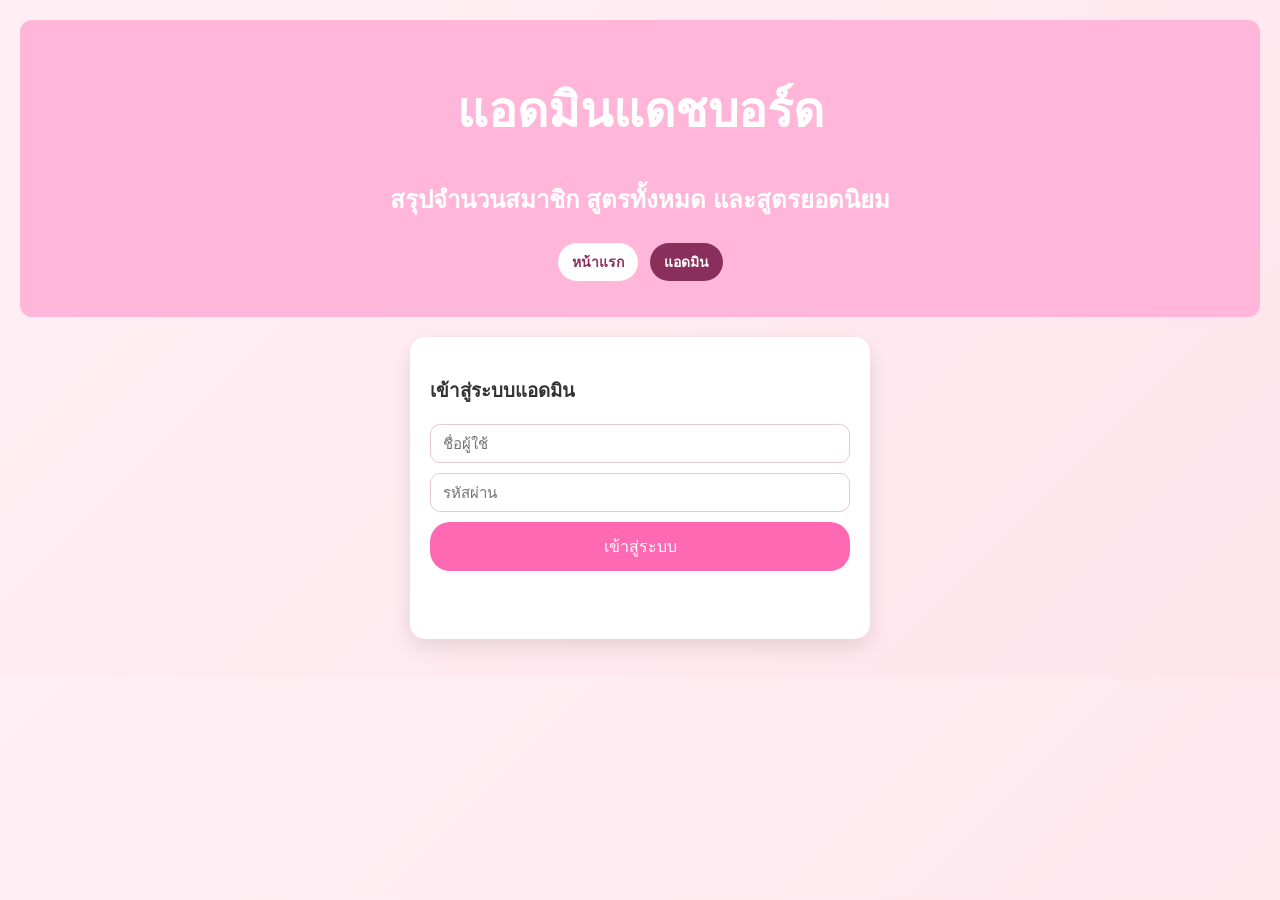
==== admin.html @ aa7f02b7 "เพิ่มรูปอาหารทุกเมนูและล็อกอินเข้าหน้าแอดมิน" ====
<!doctype html>
<html lang="th">
<head>
  <meta charset="utf-8">
  <meta name="viewport" content="width=device-width,initial-scale=1">
  <title>แอดมินแดชบอร์ด</title>
  <link rel="stylesheet" href="styles.css">
</head>
<body>
  <header>
    <h1>แอดมินแดชบอร์ด</h1>
    <p>สรุปจำนวนสมาชิก สูตรทั้งหมด และสูตรยอดนิยม</p>
    <nav class="top-nav">
      <a href="index.html">หน้าแรก</a>
      <a href="admin.html" aria-current="page">แอดมิน</a>
    </nav>
  </header>

  <main>
    <section id="adminLoginWrap" class="card admin-login-card">
      <h3>เข้าสู่ระบบแอดมิน</h3>
      <form id="adminLoginForm" class="comment-layout">
        <input id="adminUser" placeholder="ชื่อผู้ใช้" autocomplete="username" required />
        <input id="adminPass" type="password" placeholder="รหัสผ่าน" autocomplete="current-password" required />
        <button type="submit">เข้าสู่ระบบ</button>
      </form>
      <p id="loginError" class="login-error"></p>
    </section>

    <section id="adminDashboard" class="admin-grid" style="display:none;">
      <section class="card admin-stat">
        <h3>จำนวนสมาชิก</h3>
        <p id="memberCount" class="admin-number">-</p>
      </section>

      <section class="card admin-stat">
        <h3>จำนวนสูตรทั้งหมด</h3>
        <p id="recipeCount" class="admin-number">-</p>
      </section>

      <section class="card admin-popular">
        <h3>สูตรยอดนิยม</h3>
        <p class="admin-subtext">จัดอันดับจากจำนวนรีวิวและคะแนนเฉลี่ย</p>
        <div id="popularRecipes"></div>
      </section>
    </section>
  </main>

  <script src="script.js"></script>
</body>
</html>
---- styles.css ----
* {
  box-sizing: border-box;
}

body {
  margin: 0;
  padding: 20px;
  font-family: 'Segoe UI', Arial, sans-serif;
  background: linear-gradient(135deg, #fff0f5, #ffe4ec);
  color: #333;
}

header {
  background: #ffb6d9;
  padding: 20px;
  text-align: center;
  border-radius: 12px;
  color: white;
  font-size: 24px;
  font-weight: bold;
  margin-bottom: 20px;
}

.filters {
  display: flex;
  justify-content: center;
  align-items: center;
  gap: 10px;
  margin-bottom: 10px;
  flex-wrap: wrap;
  font-size: 16px;
}

#kidneyStage {
  border: 2px solid #ffb6d9;
  border-radius: 20px;
  padding: 8px 12px;
  font-size: 15px;
  outline: none;
}

.stage-guide {
  margin: 0 auto 14px auto;
  max-width: 700px;
  font-size: 15px;
  font-weight: normal;
  line-height: 1.4;
}

#search {
  width: 100%;
  max-width: 500px;
  height: 50px;
  font-size: 18px;
  padding: 10px 20px;
  border-radius: 25px;
  border: 2px solid #ffb6d9;
  outline: none;
  display: block;
  margin: 0 auto 20px auto;
}

#list {
  display: grid;
  grid-template-columns: repeat(auto-fit, minmax(250px, 1fr));
  gap: 20px;
}

.card {
  background: white;
  border-radius: 15px;
  padding: 20px;
  box-shadow: 0 8px 20px rgba(0, 0, 0, 0.1);
  transition: transform 0.3s ease;
  color: inherit;
  text-decoration: none;
}

.card:hover {
  transform: translateY(-5px);
}

.empty-text {
  background: white;
  border-radius: 15px;
  padding: 20px;
  box-shadow: 0 8px 20px rgba(0, 0, 0, 0.1);
}

button {
  background: #ff69b4;
  border: none;
  padding: 12px 25px;
  border-radius: 20px;
  color: white;
  font-size: 16px;
  cursor: pointer;
  transition: background 0.3s ease;
}

button:hover {
  background: #ff4fa3;
}

.stage-badge-wrap {
  display: flex;
  flex-wrap: wrap;
  gap: 8px;
  margin-top: 10px;
}

.stage-badge {
  background: #ffe1ef;
  color: #8a2f5b;
  border: 1px solid #ffb6d9;
  border-radius: 999px;
  padding: 4px 10px;
  font-size: 13px;
  font-weight: 600;
}

.stage-badge-warning {
  background: #fff4e5;
  border-color: #ffd59e;
  color: #8a5a20;
}

.top-nav {
  display: flex;
  justify-content: center;
  gap: 12px;
  margin: 12px 0 16px;
}

.top-nav a {
  background: white;
  color: #8a2f5b;
  text-decoration: none;
  border-radius: 999px;
  padding: 8px 14px;
  font-size: 14px;
  font-weight: 600;
}

.top-nav a[aria-current="page"] {
  background: #8a2f5b;
  color: white;
}

.admin-grid {
  display: grid;
  grid-template-columns: repeat(auto-fit, minmax(260px, 1fr));
  gap: 16px;
}

.admin-stat {
  text-align: center;
}

.admin-number {
  font-size: 42px;
  font-weight: 700;
  color: #8a2f5b;
  margin: 8px 0 0;
}

.admin-subtext {
  color: #666;
  margin-top: 0;
}

.popular-item {
  border-top: 1px solid #f0d0df;
  padding: 10px 0;
}

.popular-item a {
  color: #8a2f5b;
  text-decoration: none;
  font-weight: 600;
}

#recipe {
  max-width: 980px;
  margin: 0 auto;
}

.recipe-detail-card {
  border: 1px solid #f4d6e5;
  box-shadow: 0 18px 40px rgba(168, 65, 121, 0.12);
}

.recipe-hero h2 {
  margin: 0;
  font-size: 34px;
  color: #70284a;
}

.recipe-desc {
  margin-top: 10px;
  color: #5b4a53;
}

.recipe-grid {
  display: grid;
  grid-template-columns: 1fr 1fr;
  gap: 16px;
  margin-top: 16px;
}

.recipe-section {
  background: #fff7fb;
  border: 1px solid #f7dfea;
  border-radius: 14px;
  padding: 14px;
}

.clean-list {
  margin: 0;
  padding-left: 20px;
  line-height: 1.7;
}

.note-box {
  margin-top: 14px;
  padding: 12px 14px;
  border-radius: 12px;
  background: #fff4d9;
  border: 1px solid #ffe0a1;
}

.nutrition-grid {
  display: grid;
  grid-template-columns: repeat(auto-fit, minmax(180px, 1fr));
  gap: 10px;
}

.nutrition-pill {
  background: white;
  border: 1px solid #f2d9e6;
  border-radius: 999px;
  padding: 8px 12px;
  font-size: 14px;
}

.modern-comment {
  margin-top: 18px;
}

.comment-layout {
  display: grid;
  grid-template-columns: 1fr;
  gap: 10px;
}

.comment-layout input,
.comment-layout textarea,
.comment-layout select {
  border: 1px solid #e6c8d7;
  border-radius: 10px;
  padding: 10px 12px;
  font-size: 15px;
}

#commentsList {
  display: grid;
  gap: 10px;
  margin-top: 14px;
}

.comment-card {
  border-left: 4px solid #ff9fcd;
}

@media (max-width: 800px) {
  .recipe-hero h2 { font-size: 28px; }
  .recipe-grid { grid-template-columns: 1fr; }
}

.recipe-cover {
  width: 100%;
  height: 180px;
  object-fit: cover;
  border-radius: 12px;
  margin-bottom: 10px;
  border: 1px solid #f5dbe8;
}

.recipe-detail-image {
  width: 100%;
  max-height: 360px;
  object-fit: cover;
  border-radius: 14px;
  margin-bottom: 14px;
  border: 1px solid #f2d8e6;
}

.admin-login-card {
  max-width: 460px;
  margin: 0 auto 18px;
}

.login-error {
  color: #b4234d;
  font-size: 14px;
  min-height: 20px;
}
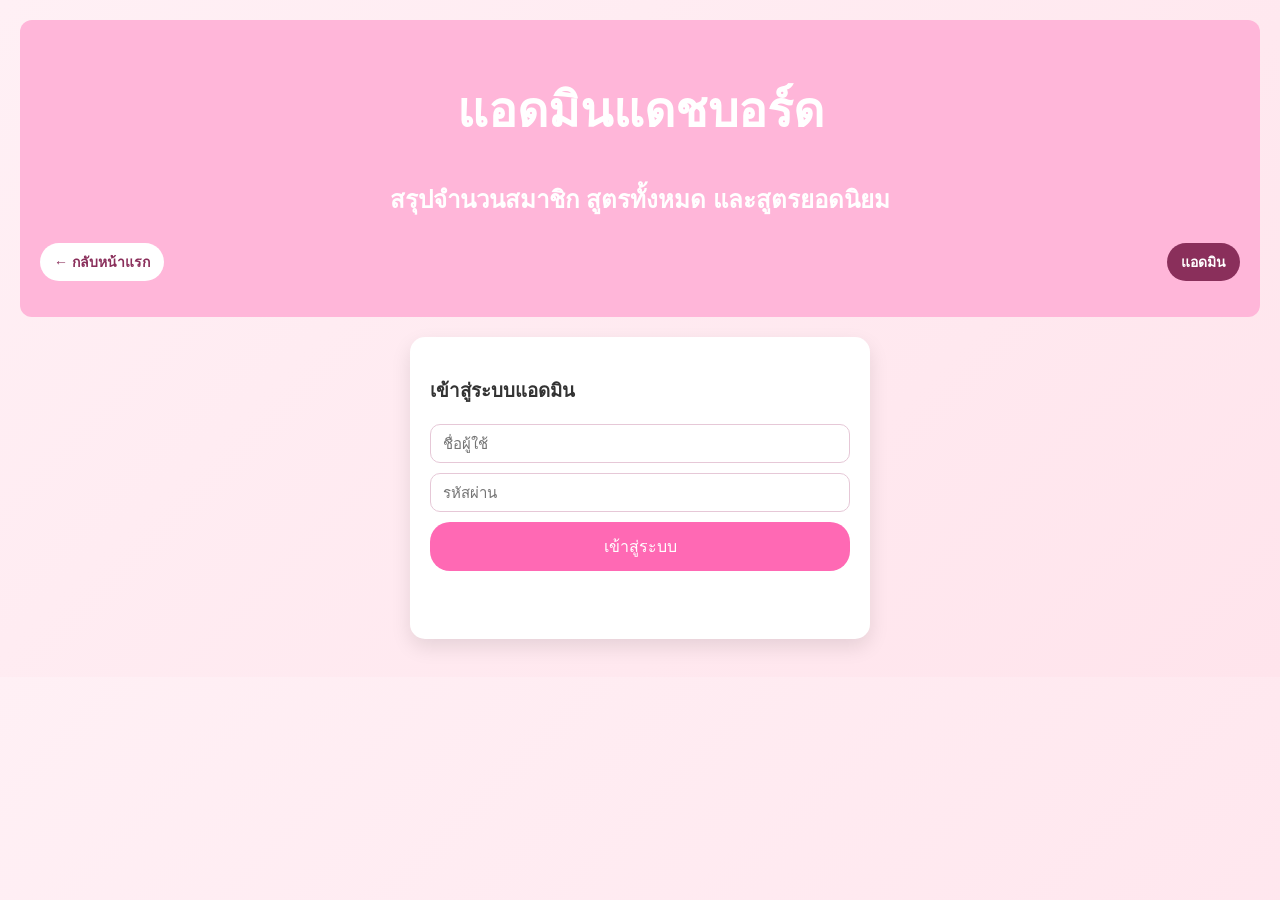
==== commit b5779ef9: "Move admin entry to top-right and use online dish images" ====
--- a/admin.html
+++ b/admin.html
@@ -10,8 +10,8 @@
   <header>
     <h1>แอดมินแดชบอร์ด</h1>
     <p>สรุปจำนวนสมาชิก สูตรทั้งหมด และสูตรยอดนิยม</p>
-    <nav class="top-nav">
-      <a href="index.html">หน้าแรก</a>
+    <nav class="top-nav top-nav-split">
+      <a href="index.html">← กลับหน้าแรก</a>
       <a href="admin.html" aria-current="page">แอดมิน</a>
     </nav>
   </header>
--- a/styles.css
+++ b/styles.css
@@ -127,9 +127,18 @@
 
 .top-nav {
   display: flex;
-  justify-content: center;
   gap: 12px;
   margin: 12px 0 16px;
+}
+
+.top-nav-corner {
+  justify-content: flex-end;
+  margin: 0 0 8px;
+}
+
+.top-nav-split {
+  justify-content: space-between;
+  align-items: center;
 }
 
 .top-nav a {
@@ -275,6 +284,8 @@
 @media (max-width: 800px) {
   .recipe-hero h2 { font-size: 28px; }
   .recipe-grid { grid-template-columns: 1fr; }
+  .top-nav-split { justify-content: center; flex-wrap: wrap; }
+  .top-nav-corner { justify-content: center; }
 }
 
 .recipe-cover {
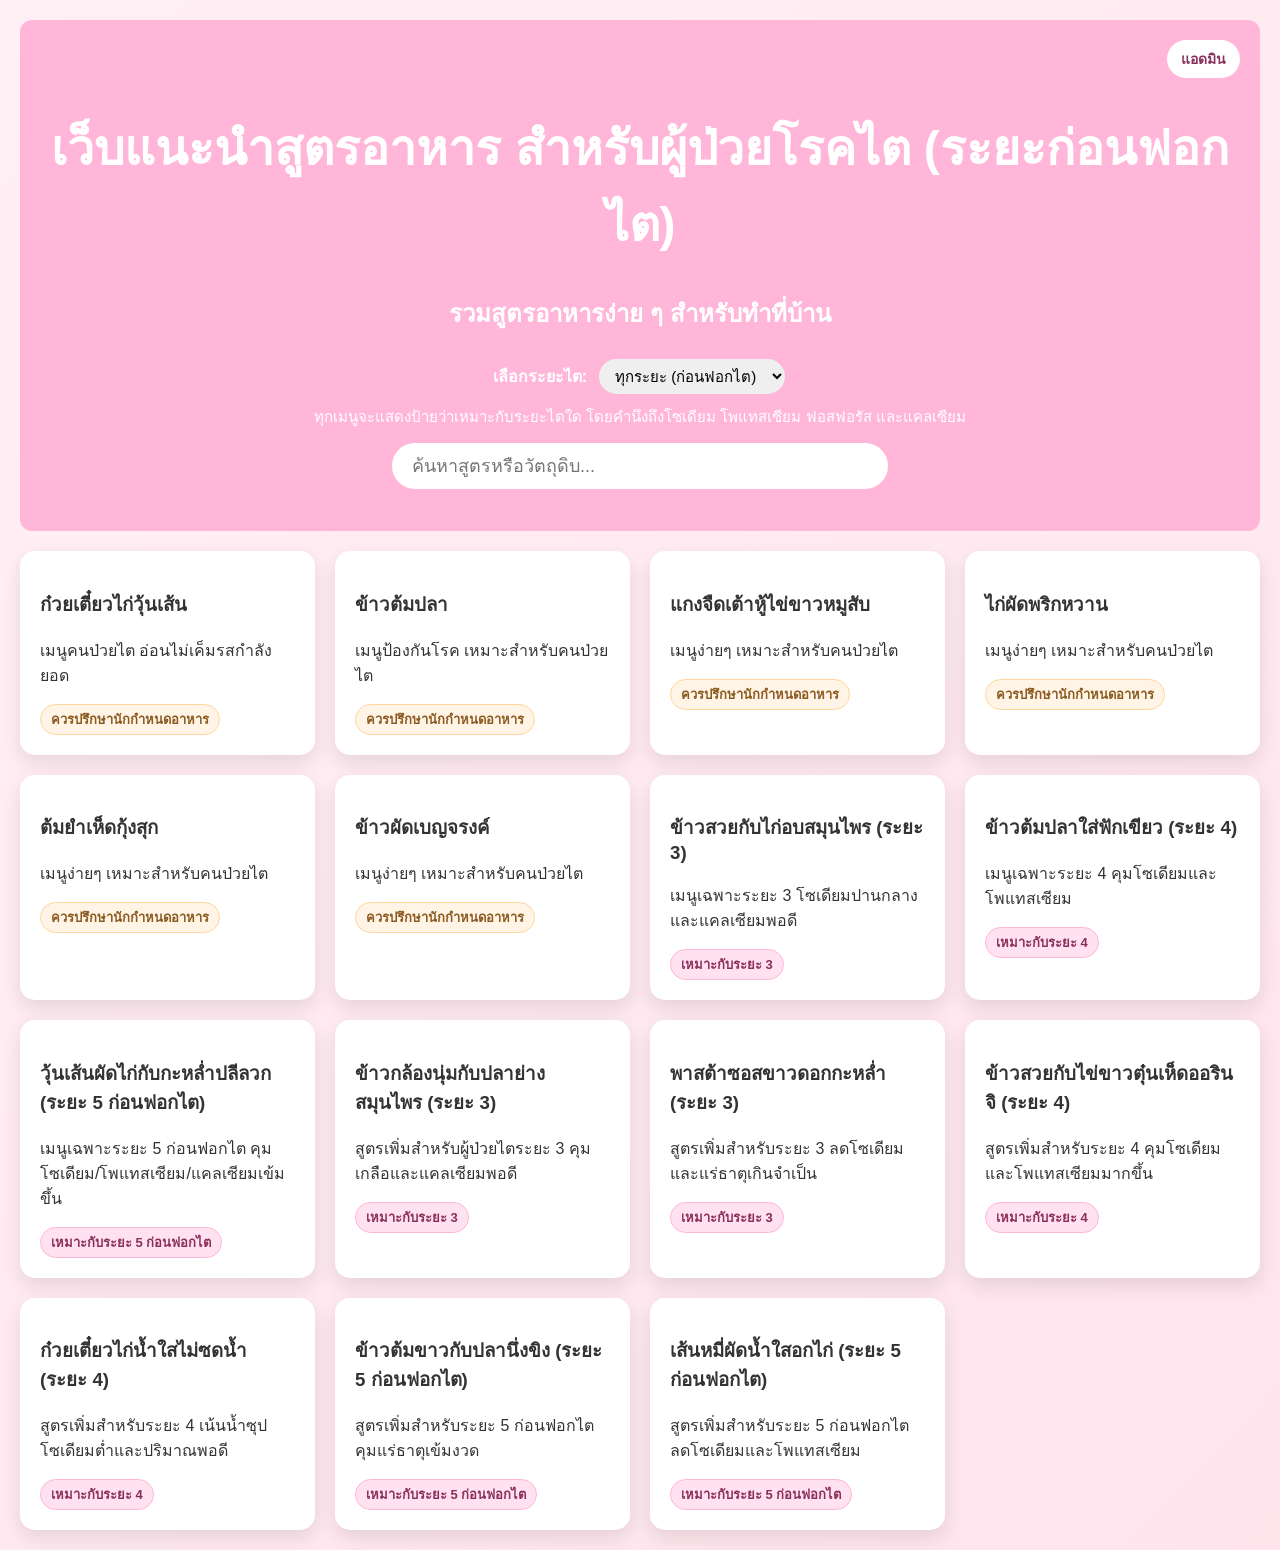
==== commit 06257cc4: "Update admin.html" ====
--- a/admin.html
+++ b/admin.html
@@ -1,7 +1,4 @@
-<!doctype html>
-<html lang="th">
-<head>
-  <meta charset="utf-8">
+<meta charset="utf-8">
   <meta name="viewport" content="width=device-width,initial-scale=1">
   <title>แอดมินแดชบอร์ด</title>
   <link rel="stylesheet" href="styles.css">
@@ -49,3 +46,5 @@
   <script src="script.js"></script>
 </body>
 </html>
+</body>
+</html>
--- a/styles.css
+++ b/styles.css
@@ -288,23 +288,7 @@
   .top-nav-corner { justify-content: center; }
 }
 
-.recipe-cover {
-  width: 100%;
-  height: 180px;
-  object-fit: cover;
-  border-radius: 12px;
-  margin-bottom: 10px;
-  border: 1px solid #f5dbe8;
-}
-
-.recipe-detail-image {
-  width: 100%;
-  max-height: 360px;
-  object-fit: cover;
-  border-radius: 14px;
-  margin-bottom: 14px;
-  border: 1px solid #f2d8e6;
-}
+
 
 .admin-login-card {
   max-width: 460px;
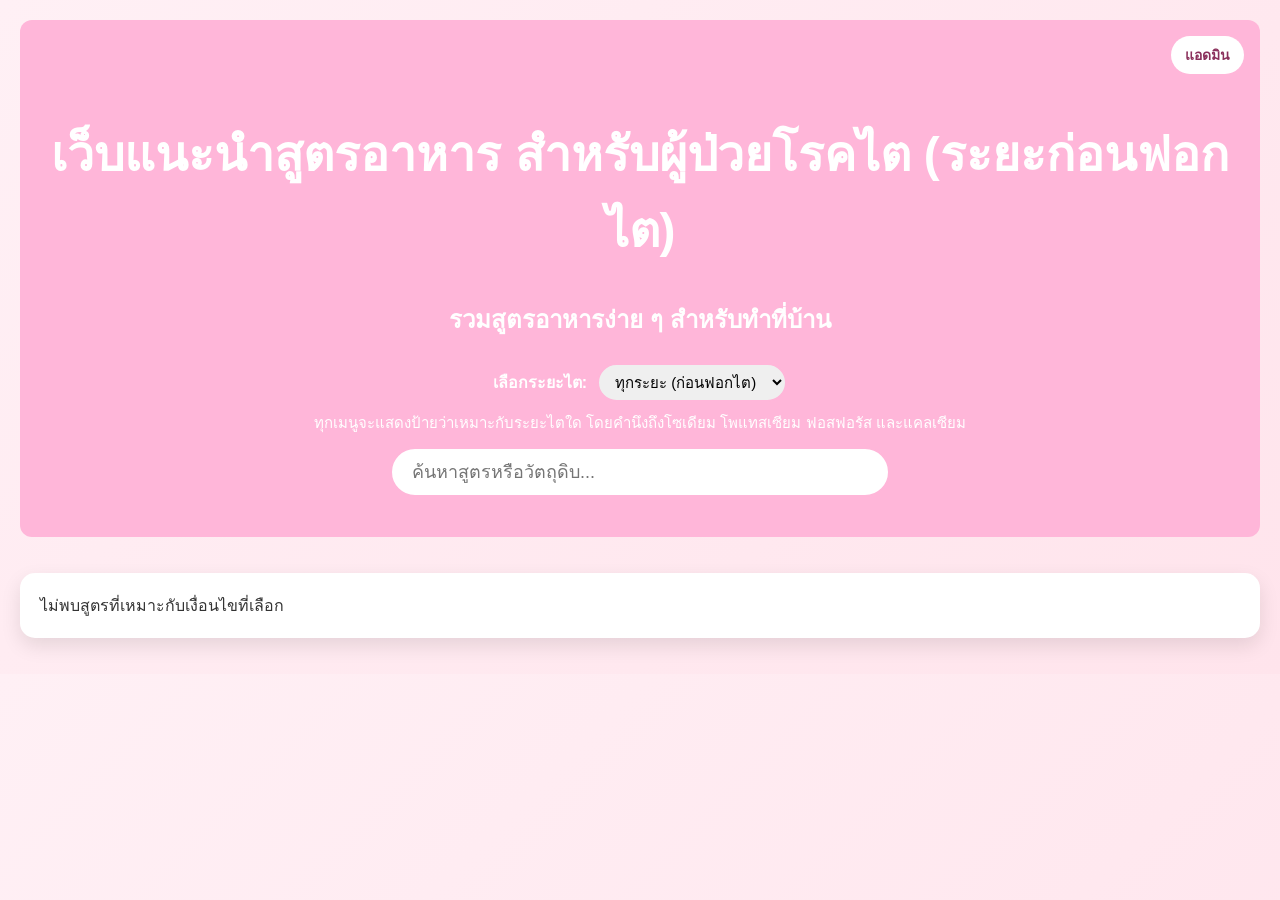
==== commit 2d0066e3: "Bust cached assets so homepage updates appear immediately" ====
--- a/admin.html
+++ b/admin.html
@@ -1,7 +1,10 @@
-<meta charset="utf-8">
+<!doctype html>
+<html lang="th">
+<head>
+  <meta charset="utf-8">
   <meta name="viewport" content="width=device-width,initial-scale=1">
   <title>แอดมินแดชบอร์ด</title>
-  <link rel="stylesheet" href="styles.css">
+  <link rel="stylesheet" href="styles.css?v=20260303b">
 </head>
 <body>
   <header>
@@ -43,8 +46,6 @@
     </section>
   </main>
 
-  <script src="script.js"></script>
+  <script src="script.js?v=20260303b"></script>
 </body>
 </html>
-</body>
-</html>
--- a/styles.css
+++ b/styles.css
@@ -11,8 +11,10 @@
 }
 
 header {
+  position: relative;
   background: #ffb6d9;
   padding: 20px;
+  padding-top: 64px;
   text-align: center;
   border-radius: 12px;
   color: white;
@@ -66,6 +68,10 @@
   gap: 20px;
 }
 
+body > header ~ header {
+  display: none !important;
+}
+
 .card {
   background: white;
   border-radius: 15px;
@@ -132,8 +138,11 @@
 }
 
 .top-nav-corner {
+  position: absolute;
+  top: 16px;
+  right: 16px;
   justify-content: flex-end;
-  margin: 0 0 8px;
+  margin: 0;
 }
 
 .top-nav-split {
@@ -285,7 +294,14 @@
   .recipe-hero h2 { font-size: 28px; }
   .recipe-grid { grid-template-columns: 1fr; }
   .top-nav-split { justify-content: center; flex-wrap: wrap; }
-  .top-nav-corner { justify-content: center; }
+  .top-nav-corner {
+    position: static;
+    justify-content: center;
+    margin-bottom: 8px;
+  }
+  header {
+    padding-top: 20px;
+  }
 }
 
 
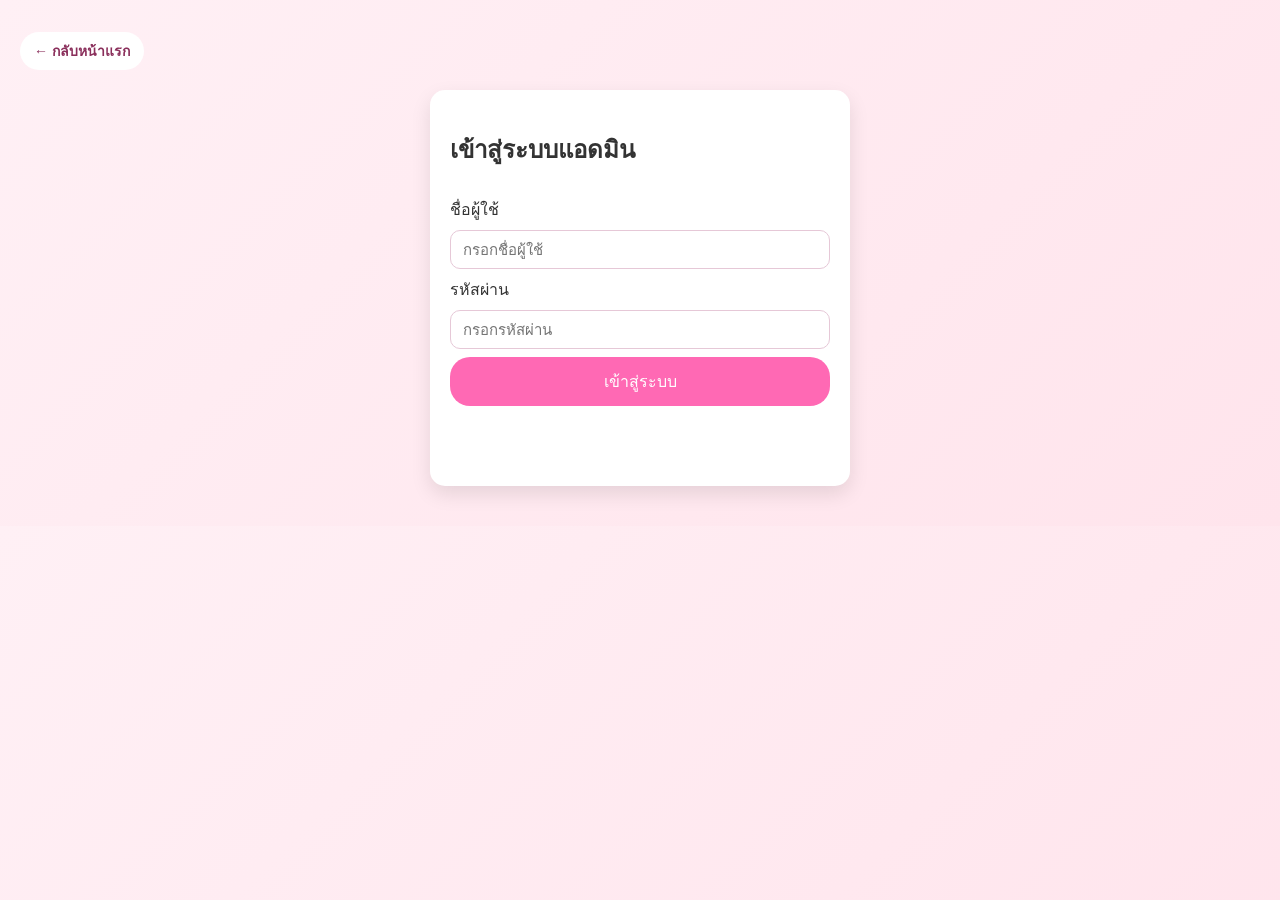
==== commit 019e4547: "Fix home recipe rendering and add admin login dashboard" ====
--- a/admin.html
+++ b/admin.html
@@ -3,49 +3,47 @@
 <head>
   <meta charset="utf-8">
   <meta name="viewport" content="width=device-width,initial-scale=1">
-  <title>แอดมินแดชบอร์ด</title>
-  <link rel="stylesheet" href="styles.css?v=20260303b">
+  <title>แอดมิน</title>
+  <link rel="stylesheet" href="styles.css">
 </head>
 <body>
-  <header>
-    <h1>แอดมินแดชบอร์ด</h1>
-    <p>สรุปจำนวนสมาชิก สูตรทั้งหมด และสูตรยอดนิยม</p>
-    <nav class="top-nav top-nav-split">
-      <a href="index.html">← กลับหน้าแรก</a>
-      <a href="admin.html" aria-current="page">แอดมิน</a>
-    </nav>
-  </header>
+  <nav class="top-nav top-nav-split">
+    <a href="index.html">← กลับหน้าแรก</a>
+  </nav>
 
-  <main>
-    <section id="adminLoginWrap" class="card admin-login-card">
-      <h3>เข้าสู่ระบบแอดมิน</h3>
-      <form id="adminLoginForm" class="comment-layout">
-        <input id="adminUser" placeholder="ชื่อผู้ใช้" autocomplete="username" required />
-        <input id="adminPass" type="password" placeholder="รหัสผ่าน" autocomplete="current-password" required />
-        <button type="submit">เข้าสู่ระบบ</button>
-      </form>
-      <p id="loginError" class="login-error"></p>
+  <main class="admin-page">
+    <section id="adminLogin" class="card admin-login-card">
+      <h2>เข้าสู่ระบบแอดมิน</h2>
+      <label for="adminUser">ชื่อผู้ใช้</label>
+      <input id="adminUser" type="text" placeholder="กรอกชื่อผู้ใช้">
+
+      <label for="adminPass">รหัสผ่าน</label>
+      <input id="adminPass" type="password" placeholder="กรอกรหัสผ่าน">
+
+      <button id="adminLoginBtn" type="button">เข้าสู่ระบบ</button>
+      <p id="adminError" class="admin-error"></p>
     </section>
 
-    <section id="adminDashboard" class="admin-grid" style="display:none;">
-      <section class="card admin-stat">
-        <h3>จำนวนสมาชิก</h3>
-        <p id="memberCount" class="admin-number">-</p>
-      </section>
-
-      <section class="card admin-stat">
-        <h3>จำนวนสูตรทั้งหมด</h3>
-        <p id="recipeCount" class="admin-number">-</p>
-      </section>
+    <section id="adminDashboard" class="admin-dashboard" hidden>
+      <h2>แดชบอร์ดแอดมิน</h2>
+      <div class="admin-stats">
+        <article class="card admin-stat-card">
+          <h3>จำนวนสมาชิก</h3>
+          <p id="memberCount" class="admin-stat-number">0</p>
+        </article>
+        <article class="card admin-stat-card">
+          <h3>จำนวนสูตรทั้งหมด</h3>
+          <p id="recipeCount" class="admin-stat-number">0</p>
+        </article>
+      </div>
 
       <section class="card admin-popular">
         <h3>สูตรยอดนิยม</h3>
-        <p class="admin-subtext">จัดอันดับจากจำนวนรีวิวและคะแนนเฉลี่ย</p>
-        <div id="popularRecipes"></div>
+        <ol id="popularRecipes"></ol>
       </section>
     </section>
   </main>
 
-  <script src="script.js?v=20260303b"></script>
+  <script src="script.js"></script>
 </body>
 </html>
--- a/styles.css
+++ b/styles.css
@@ -14,13 +14,29 @@
   position: relative;
   background: #ffb6d9;
   padding: 20px;
-  padding-top: 64px;
   text-align: center;
   border-radius: 12px;
   color: white;
   font-size: 24px;
   font-weight: bold;
   margin-bottom: 20px;
+}
+
+.top-nav-corner {
+  position: absolute;
+  top: 16px;
+  right: 16px;
+}
+
+.top-nav-corner a,
+.top-nav a {
+  background: white;
+  color: #8a2f5b;
+  text-decoration: none;
+  border-radius: 999px;
+  padding: 8px 14px;
+  font-size: 14px;
+  font-weight: 600;
 }
 
 .filters {
@@ -68,10 +84,6 @@
   gap: 20px;
 }
 
-body > header ~ header {
-  display: none !important;
-}
-
 .card {
   background: white;
   border-radius: 15px;
@@ -137,65 +149,8 @@
   margin: 12px 0 16px;
 }
 
-.top-nav-corner {
-  position: absolute;
-  top: 16px;
-  right: 16px;
-  justify-content: flex-end;
-  margin: 0;
-}
-
 .top-nav-split {
   justify-content: space-between;
-  align-items: center;
-}
-
-.top-nav a {
-  background: white;
-  color: #8a2f5b;
-  text-decoration: none;
-  border-radius: 999px;
-  padding: 8px 14px;
-  font-size: 14px;
-  font-weight: 600;
-}
-
-.top-nav a[aria-current="page"] {
-  background: #8a2f5b;
-  color: white;
-}
-
-.admin-grid {
-  display: grid;
-  grid-template-columns: repeat(auto-fit, minmax(260px, 1fr));
-  gap: 16px;
-}
-
-.admin-stat {
-  text-align: center;
-}
-
-.admin-number {
-  font-size: 42px;
-  font-weight: 700;
-  color: #8a2f5b;
-  margin: 8px 0 0;
-}
-
-.admin-subtext {
-  color: #666;
-  margin-top: 0;
-}
-
-.popular-item {
-  border-top: 1px solid #f0d0df;
-  padding: 10px 0;
-}
-
-.popular-item a {
-  color: #8a2f5b;
-  text-decoration: none;
-  font-weight: 600;
 }
 
 #recipe {
@@ -273,7 +228,8 @@
 
 .comment-layout input,
 .comment-layout textarea,
-.comment-layout select {
+.comment-layout select,
+.admin-login-card input {
   border: 1px solid #e6c8d7;
   border-radius: 10px;
   padding: 10px 12px;
@@ -290,29 +246,60 @@
   border-left: 4px solid #ff9fcd;
 }
 
+.admin-page {
+  max-width: 980px;
+  margin: 0 auto;
+}
+
+.admin-login-card {
+  max-width: 420px;
+  margin: 20px auto;
+  display: grid;
+  gap: 8px;
+}
+
+.admin-error {
+  color: #b00042;
+  min-height: 20px;
+}
+
+.admin-dashboard h2 {
+  margin-top: 0;
+}
+
+.admin-stats {
+  display: grid;
+  grid-template-columns: repeat(auto-fit, minmax(220px, 1fr));
+  gap: 16px;
+  margin-bottom: 16px;
+}
+
+.admin-stat-card h3 {
+  margin: 0 0 8px;
+}
+
+.admin-stat-number {
+  font-size: 34px;
+  color: #8a2f5b;
+  margin: 0;
+  font-weight: 700;
+}
+
+.admin-popular ol {
+  margin: 0;
+  padding-left: 18px;
+  line-height: 1.8;
+}
+
 @media (max-width: 800px) {
   .recipe-hero h2 { font-size: 28px; }
   .recipe-grid { grid-template-columns: 1fr; }
-  .top-nav-split { justify-content: center; flex-wrap: wrap; }
+}
+
+@media (max-width: 680px) {
   .top-nav-corner {
     position: static;
-    justify-content: center;
-    margin-bottom: 8px;
+    text-align: right;
+    margin-bottom: 10px;
   }
-  header {
-    padding-top: 20px;
-  }
-}
-
-
-
-.admin-login-card {
-  max-width: 460px;
-  margin: 0 auto 18px;
-}
-
-.login-error {
-  color: #b4234d;
-  font-size: 14px;
-  min-height: 20px;
-}
+}
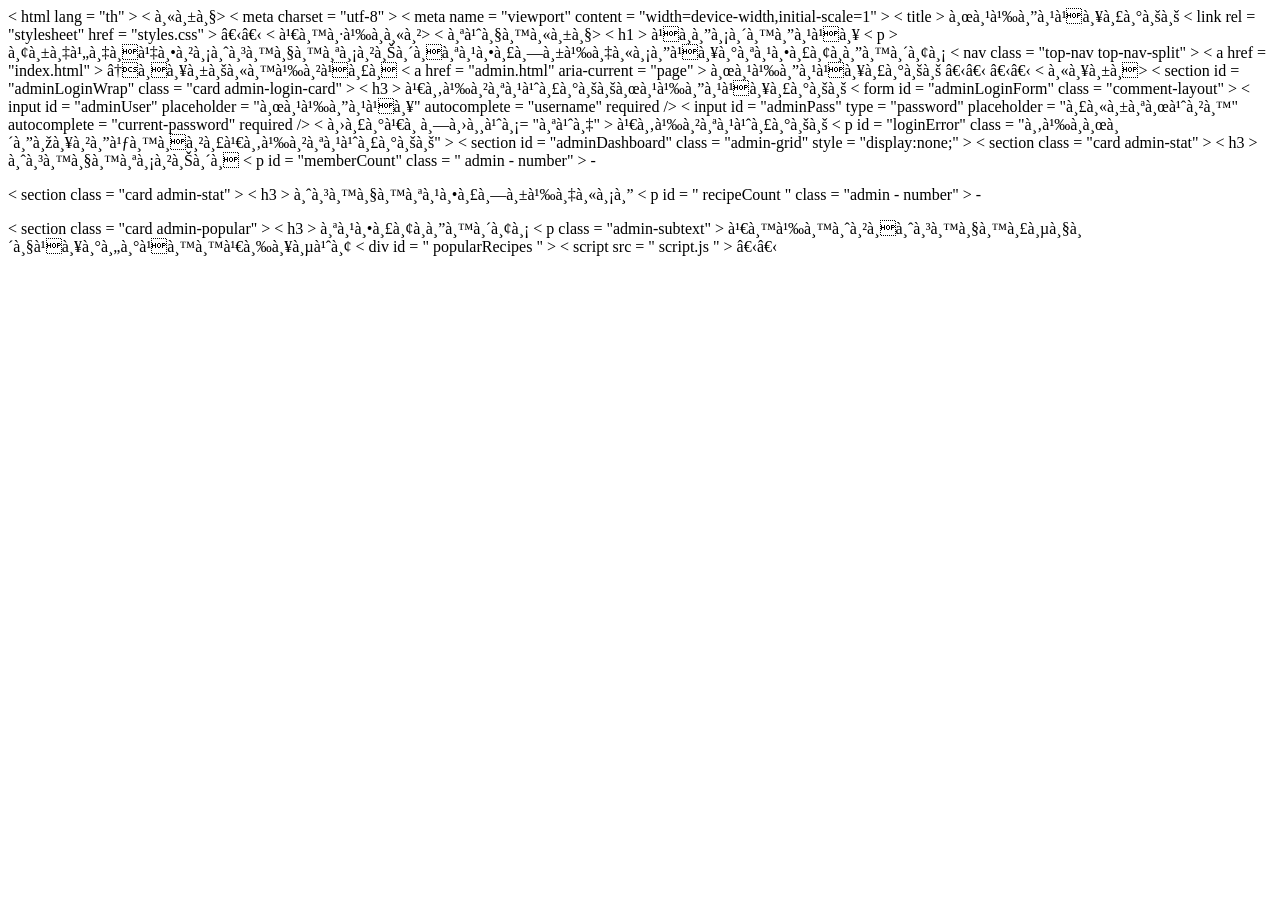
==== commit 14ef1ba2: "Update admin.html" ====
--- a/admin.html
+++ b/admin.html
@@ -1,49 +1,51 @@
-<!doctype html>
-<html lang="th">
-<head>
-  <meta charset="utf-8">
-  <meta name="viewport" content="width=device-width,initial-scale=1">
-  <title>แอดมิน</title>
-  <link rel="stylesheet" href="styles.css">
-</head>
-<body>
-  <nav class="top-nav top-nav-split">
-    <a href="index.html">← กลับหน้าแรก</a>
-  </nav>
+<!doctype html >
+< html lang = "th" > 
+< หัว>
+  < meta charset = "utf-8" > 
+  < meta name = "viewport" content = "width=device-width,initial-scale=1" >  
+  < title > ผู้ดูแลระบบ</ title >
+  < link rel = "stylesheet" href = "styles.css" >  
+</head>​​
+< เนื้อหา>
+  < ส่วนหัว>
+    < h1 > แอดมินดูแล</ h1 >
+    < p > ยังไงก็ตามจำนวนสมาชิกสูตรทั้งหมดและสูตรยอดนิยม</ p >
+    < nav class = "top-nav top-nav-split" > 
+      < a href = "index.html" > ←กลับหน้าแรก</ a > 
+      < a href = "admin.html" aria-current = "page" > ผู้ดูแลระบบ</ a >  
+    </nav>​​
+  </header>​​
 
-  <main class="admin-page">
-    <section id="adminLogin" class="card admin-login-card">
-      <h2>เข้าสู่ระบบแอดมิน</h2>
-      <label for="adminUser">ชื่อผู้ใช้</label>
-      <input id="adminUser" type="text" placeholder="กรอกชื่อผู้ใช้">
+  < หลัก>
+    < section id = "adminLoginWrap" class = "card admin-login-card" >  
+      < h3 > เข้าสู่ระบบผู้ดูแลระบบ</ h3 >
+      < form id = "adminLoginForm" class = "comment-layout" >  
+        < input id = "adminUser" placeholder = "ผู้ดูแล" autocomplete = "username" required />    
+        < input id = "adminPass" type = "password" placeholder = "รหัสผ่าน" autocomplete = "current-password" required />     
+        < ประเภทปุ่ม= "ส่ง" > เข้าสู่ระบบ</ ปุ่ม> 
+      </ ฟอร์ม>
+      < p id = "loginError" class = "ข้อผิดพลาดในการเข้าสู่ระบบ" > </ p >  
+    </ ส่วน>
 
-      <label for="adminPass">รหัสผ่าน</label>
-      <input id="adminPass" type="password" placeholder="กรอกรหัสผ่าน">
+    < section id = "adminDashboard" class = "admin-grid" style = "display:none;" >   
+      < section class = "card admin-stat" > 
+        < h3 > จำนวนสมาชิก</ h3 >
+        < p id = "memberCount" class = " admin - number" > - </p>  
+      </ ส่วน>
 
-      <button id="adminLoginBtn" type="button">เข้าสู่ระบบ</button>
-      <p id="adminError" class="admin-error"></p>
-    </section>
+      < section class = "card admin-stat" > 
+        < h3 > จำนวนสูตรทั้งหมด</ h3 >
+        < p id = " recipeCount " class = "admin - number" > - </p>  
+      </ ส่วน>
 
-    <section id="adminDashboard" class="admin-dashboard" hidden>
-      <h2>แดชบอร์ดแอดมิน</h2>
-      <div class="admin-stats">
-        <article class="card admin-stat-card">
-          <h3>จำนวนสมาชิก</h3>
-          <p id="memberCount" class="admin-stat-number">0</p>
-        </article>
-        <article class="card admin-stat-card">
-          <h3>จำนวนสูตรทั้งหมด</h3>
-          <p id="recipeCount" class="admin-stat-number">0</p>
-        </article>
-      </div>
+      < section class = "card admin-popular" > 
+        < h3 > สูตรยอดนิยม</ h3 >
+        < p class = "admin-subtext" > เน้นจากจำนวนรีวิวและคะแนนเฉลี่ย</ p > 
+        < div id = " popularRecipes " > </div> 
+      </ ส่วน>
+    </ ส่วน>
+  </ main >
 
-      <section class="card admin-popular">
-        <h3>สูตรยอดนิยม</h3>
-        <ol id="popularRecipes"></ol>
-      </section>
-    </section>
-  </main>
-
-  <script src="script.js"></script>
-</body>
+  < script src = " script.js " > </script> 
+</body>​​
 </html>
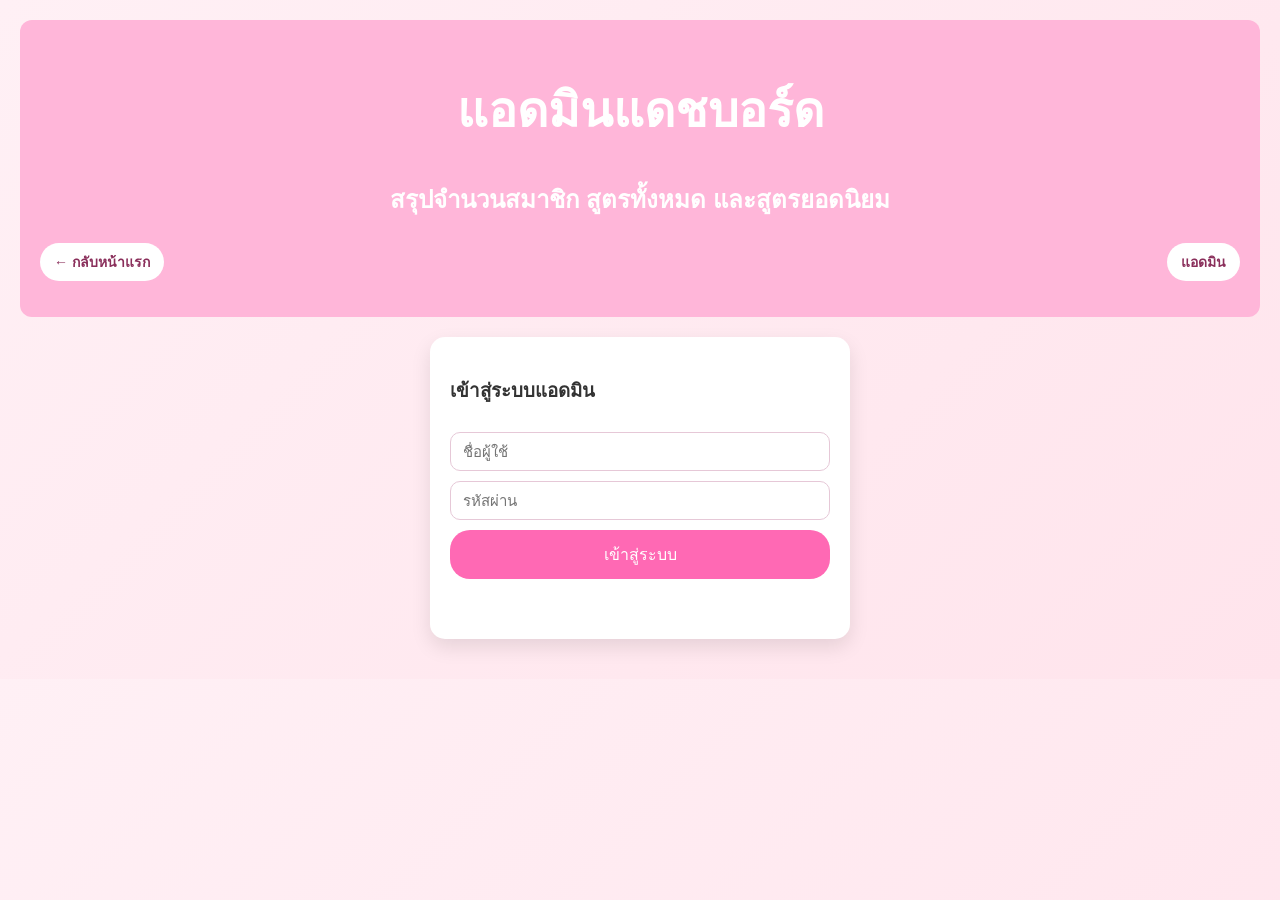
==== commit bee2c3be: "Update admin.html" ====
--- a/admin.html
+++ b/admin.html
@@ -1,51 +1,51 @@
-<!doctype html >
-< html lang = "th" > 
-< หัว>
-  < meta charset = "utf-8" > 
-  < meta name = "viewport" content = "width=device-width,initial-scale=1" >  
-  < title > ผู้ดูแลระบบ</ title >
-  < link rel = "stylesheet" href = "styles.css" >  
-</head>​​
-< เนื้อหา>
-  < ส่วนหัว>
-    < h1 > แอดมินดูแล</ h1 >
-    < p > ยังไงก็ตามจำนวนสมาชิกสูตรทั้งหมดและสูตรยอดนิยม</ p >
-    < nav class = "top-nav top-nav-split" > 
-      < a href = "index.html" > ←กลับหน้าแรก</ a > 
-      < a href = "admin.html" aria-current = "page" > ผู้ดูแลระบบ</ a >  
-    </nav>​​
-  </header>​​
+<!doctype html>
+<html lang="th">
+<head>
+  <meta charset="utf-8">
+  <meta name="viewport" content="width=device-width,initial-scale=1">
+  <title>แอดมินแดชบอร์ด</title>
+  <link rel="stylesheet" href="styles.css">
+</head>
+<body>
+  <header>
+    <h1>แอดมินแดชบอร์ด</h1>
+    <p>สรุปจำนวนสมาชิก สูตรทั้งหมด และสูตรยอดนิยม</p>
+    <nav class="top-nav top-nav-split">
+      <a href="index.html">← กลับหน้าแรก</a>
+      <a href="admin.html" aria-current="page">แอดมิน</a>
+    </nav>
+  </header>
 
-  < หลัก>
-    < section id = "adminLoginWrap" class = "card admin-login-card" >  
-      < h3 > เข้าสู่ระบบผู้ดูแลระบบ</ h3 >
-      < form id = "adminLoginForm" class = "comment-layout" >  
-        < input id = "adminUser" placeholder = "ผู้ดูแล" autocomplete = "username" required />    
-        < input id = "adminPass" type = "password" placeholder = "รหัสผ่าน" autocomplete = "current-password" required />     
-        < ประเภทปุ่ม= "ส่ง" > เข้าสู่ระบบ</ ปุ่ม> 
-      </ ฟอร์ม>
-      < p id = "loginError" class = "ข้อผิดพลาดในการเข้าสู่ระบบ" > </ p >  
-    </ ส่วน>
+  <main>
+    <section id="adminLoginWrap" class="card admin-login-card">
+      <h3>เข้าสู่ระบบแอดมิน</h3>
+      <form id="adminLoginForm" class="comment-layout">
+        <input id="adminUser" placeholder="ชื่อผู้ใช้" autocomplete="username" required />
+        <input id="adminPass" type="password" placeholder="รหัสผ่าน" autocomplete="current-password" required />
+        <button type="submit">เข้าสู่ระบบ</button>
+      </form>
+      <p id="loginError" class="login-error"></p>
+    </section>
 
-    < section id = "adminDashboard" class = "admin-grid" style = "display:none;" >   
-      < section class = "card admin-stat" > 
-        < h3 > จำนวนสมาชิก</ h3 >
-        < p id = "memberCount" class = " admin - number" > - </p>  
-      </ ส่วน>
+    <section id="adminDashboard" class="admin-grid" style="display:none;">
+      <section class="card admin-stat">
+        <h3>จำนวนสมาชิก</h3>
+        <p id="memberCount" class="admin-number">-</p>
+      </section>
 
-      < section class = "card admin-stat" > 
-        < h3 > จำนวนสูตรทั้งหมด</ h3 >
-        < p id = " recipeCount " class = "admin - number" > - </p>  
-      </ ส่วน>
+      <section class="card admin-stat">
+        <h3>จำนวนสูตรทั้งหมด</h3>
+        <p id="recipeCount" class="admin-number">-</p>
+      </section>
 
-      < section class = "card admin-popular" > 
-        < h3 > สูตรยอดนิยม</ h3 >
-        < p class = "admin-subtext" > เน้นจากจำนวนรีวิวและคะแนนเฉลี่ย</ p > 
-        < div id = " popularRecipes " > </div> 
-      </ ส่วน>
-    </ ส่วน>
-  </ main >
+      <section class="card admin-popular">
+        <h3>สูตรยอดนิยม</h3>
+        <p class="admin-subtext">จัดอันดับจากจำนวนรีวิวและคะแนนเฉลี่ย</p>
+        <div id="popularRecipes"></div>
+      </section>
+    </section>
+  </main>
 
-  < script src = " script.js " > </script> 
-</body>​​
+  <script src="script.js"></script>
+</body>
 </html>
--- a/styles.css
+++ b/styles.css
@@ -0,0 +1,305 @@
+* {
+  box-sizing: border-box;
+}
+
+body {
+  margin: 0;
+  padding: 20px;
+  font-family: 'Segoe UI', Arial, sans-serif;
+  background: linear-gradient(135deg, #fff0f5, #ffe4ec);
+  color: #333;
+}
+
+header {
+  position: relative;
+  background: #ffb6d9;
+  padding: 20px;
+  text-align: center;
+  border-radius: 12px;
+  color: white;
+  font-size: 24px;
+  font-weight: bold;
+  margin-bottom: 20px;
+}
+
+.top-nav-corner {
+  position: absolute;
+  top: 16px;
+  right: 16px;
+}
+
+.top-nav-corner a,
+.top-nav a {
+  background: white;
+  color: #8a2f5b;
+  text-decoration: none;
+  border-radius: 999px;
+  padding: 8px 14px;
+  font-size: 14px;
+  font-weight: 600;
+}
+
+.filters {
+  display: flex;
+  justify-content: center;
+  align-items: center;
+  gap: 10px;
+  margin-bottom: 10px;
+  flex-wrap: wrap;
+  font-size: 16px;
+}
+
+#kidneyStage {
+  border: 2px solid #ffb6d9;
+  border-radius: 20px;
+  padding: 8px 12px;
+  font-size: 15px;
+  outline: none;
+}
+
+.stage-guide {
+  margin: 0 auto 14px auto;
+  max-width: 700px;
+  font-size: 15px;
+  font-weight: normal;
+  line-height: 1.4;
+}
+
+#search {
+  width: 100%;
+  max-width: 500px;
+  height: 50px;
+  font-size: 18px;
+  padding: 10px 20px;
+  border-radius: 25px;
+  border: 2px solid #ffb6d9;
+  outline: none;
+  display: block;
+  margin: 0 auto 20px auto;
+}
+
+#list {
+  display: grid;
+  grid-template-columns: repeat(auto-fit, minmax(250px, 1fr));
+  gap: 20px;
+}
+
+.card {
+  background: white;
+  border-radius: 15px;
+  padding: 20px;
+  box-shadow: 0 8px 20px rgba(0, 0, 0, 0.1);
+  transition: transform 0.3s ease;
+  color: inherit;
+  text-decoration: none;
+}
+
+.card:hover {
+  transform: translateY(-5px);
+}
+
+.empty-text {
+  background: white;
+  border-radius: 15px;
+  padding: 20px;
+  box-shadow: 0 8px 20px rgba(0, 0, 0, 0.1);
+}
+
+button {
+  background: #ff69b4;
+  border: none;
+  padding: 12px 25px;
+  border-radius: 20px;
+  color: white;
+  font-size: 16px;
+  cursor: pointer;
+  transition: background 0.3s ease;
+}
+
+button:hover {
+  background: #ff4fa3;
+}
+
+.stage-badge-wrap {
+  display: flex;
+  flex-wrap: wrap;
+  gap: 8px;
+  margin-top: 10px;
+}
+
+.stage-badge {
+  background: #ffe1ef;
+  color: #8a2f5b;
+  border: 1px solid #ffb6d9;
+  border-radius: 999px;
+  padding: 4px 10px;
+  font-size: 13px;
+  font-weight: 600;
+}
+
+.stage-badge-warning {
+  background: #fff4e5;
+  border-color: #ffd59e;
+  color: #8a5a20;
+}
+
+.top-nav {
+  display: flex;
+  gap: 12px;
+  margin: 12px 0 16px;
+}
+
+.top-nav-split {
+  justify-content: space-between;
+}
+
+#recipe {
+  max-width: 980px;
+  margin: 0 auto;
+}
+
+.recipe-detail-card {
+  border: 1px solid #f4d6e5;
+  box-shadow: 0 18px 40px rgba(168, 65, 121, 0.12);
+}
+
+.recipe-hero h2 {
+  margin: 0;
+  font-size: 34px;
+  color: #70284a;
+}
+
+.recipe-desc {
+  margin-top: 10px;
+  color: #5b4a53;
+}
+
+.recipe-grid {
+  display: grid;
+  grid-template-columns: 1fr 1fr;
+  gap: 16px;
+  margin-top: 16px;
+}
+
+.recipe-section {
+  background: #fff7fb;
+  border: 1px solid #f7dfea;
+  border-radius: 14px;
+  padding: 14px;
+}
+
+.clean-list {
+  margin: 0;
+  padding-left: 20px;
+  line-height: 1.7;
+}
+
+.note-box {
+  margin-top: 14px;
+  padding: 12px 14px;
+  border-radius: 12px;
+  background: #fff4d9;
+  border: 1px solid #ffe0a1;
+}
+
+.nutrition-grid {
+  display: grid;
+  grid-template-columns: repeat(auto-fit, minmax(180px, 1fr));
+  gap: 10px;
+}
+
+.nutrition-pill {
+  background: white;
+  border: 1px solid #f2d9e6;
+  border-radius: 999px;
+  padding: 8px 12px;
+  font-size: 14px;
+}
+
+.modern-comment {
+  margin-top: 18px;
+}
+
+.comment-layout {
+  display: grid;
+  grid-template-columns: 1fr;
+  gap: 10px;
+}
+
+.comment-layout input,
+.comment-layout textarea,
+.comment-layout select,
+.admin-login-card input {
+  border: 1px solid #e6c8d7;
+  border-radius: 10px;
+  padding: 10px 12px;
+  font-size: 15px;
+}
+
+#commentsList {
+  display: grid;
+  gap: 10px;
+  margin-top: 14px;
+}
+
+.comment-card {
+  border-left: 4px solid #ff9fcd;
+}
+
+.admin-page {
+  max-width: 980px;
+  margin: 0 auto;
+}
+
+.admin-login-card {
+  max-width: 420px;
+  margin: 20px auto;
+  display: grid;
+  gap: 8px;
+}
+
+.admin-error {
+  color: #b00042;
+  min-height: 20px;
+}
+
+.admin-dashboard h2 {
+  margin-top: 0;
+}
+
+.admin-stats {
+  display: grid;
+  grid-template-columns: repeat(auto-fit, minmax(220px, 1fr));
+  gap: 16px;
+  margin-bottom: 16px;
+}
+
+.admin-stat-card h3 {
+  margin: 0 0 8px;
+}
+
+.admin-stat-number {
+  font-size: 34px;
+  color: #8a2f5b;
+  margin: 0;
+  font-weight: 700;
+}
+
+.admin-popular ol {
+  margin: 0;
+  padding-left: 18px;
+  line-height: 1.8;
+}
+
+@media (max-width: 800px) {
+  .recipe-hero h2 { font-size: 28px; }
+  .recipe-grid { grid-template-columns: 1fr; }
+}
+
+@media (max-width: 680px) {
+  .top-nav-corner {
+    position: static;
+    text-align: right;
+    margin-bottom: 10px;
+  }
+}
